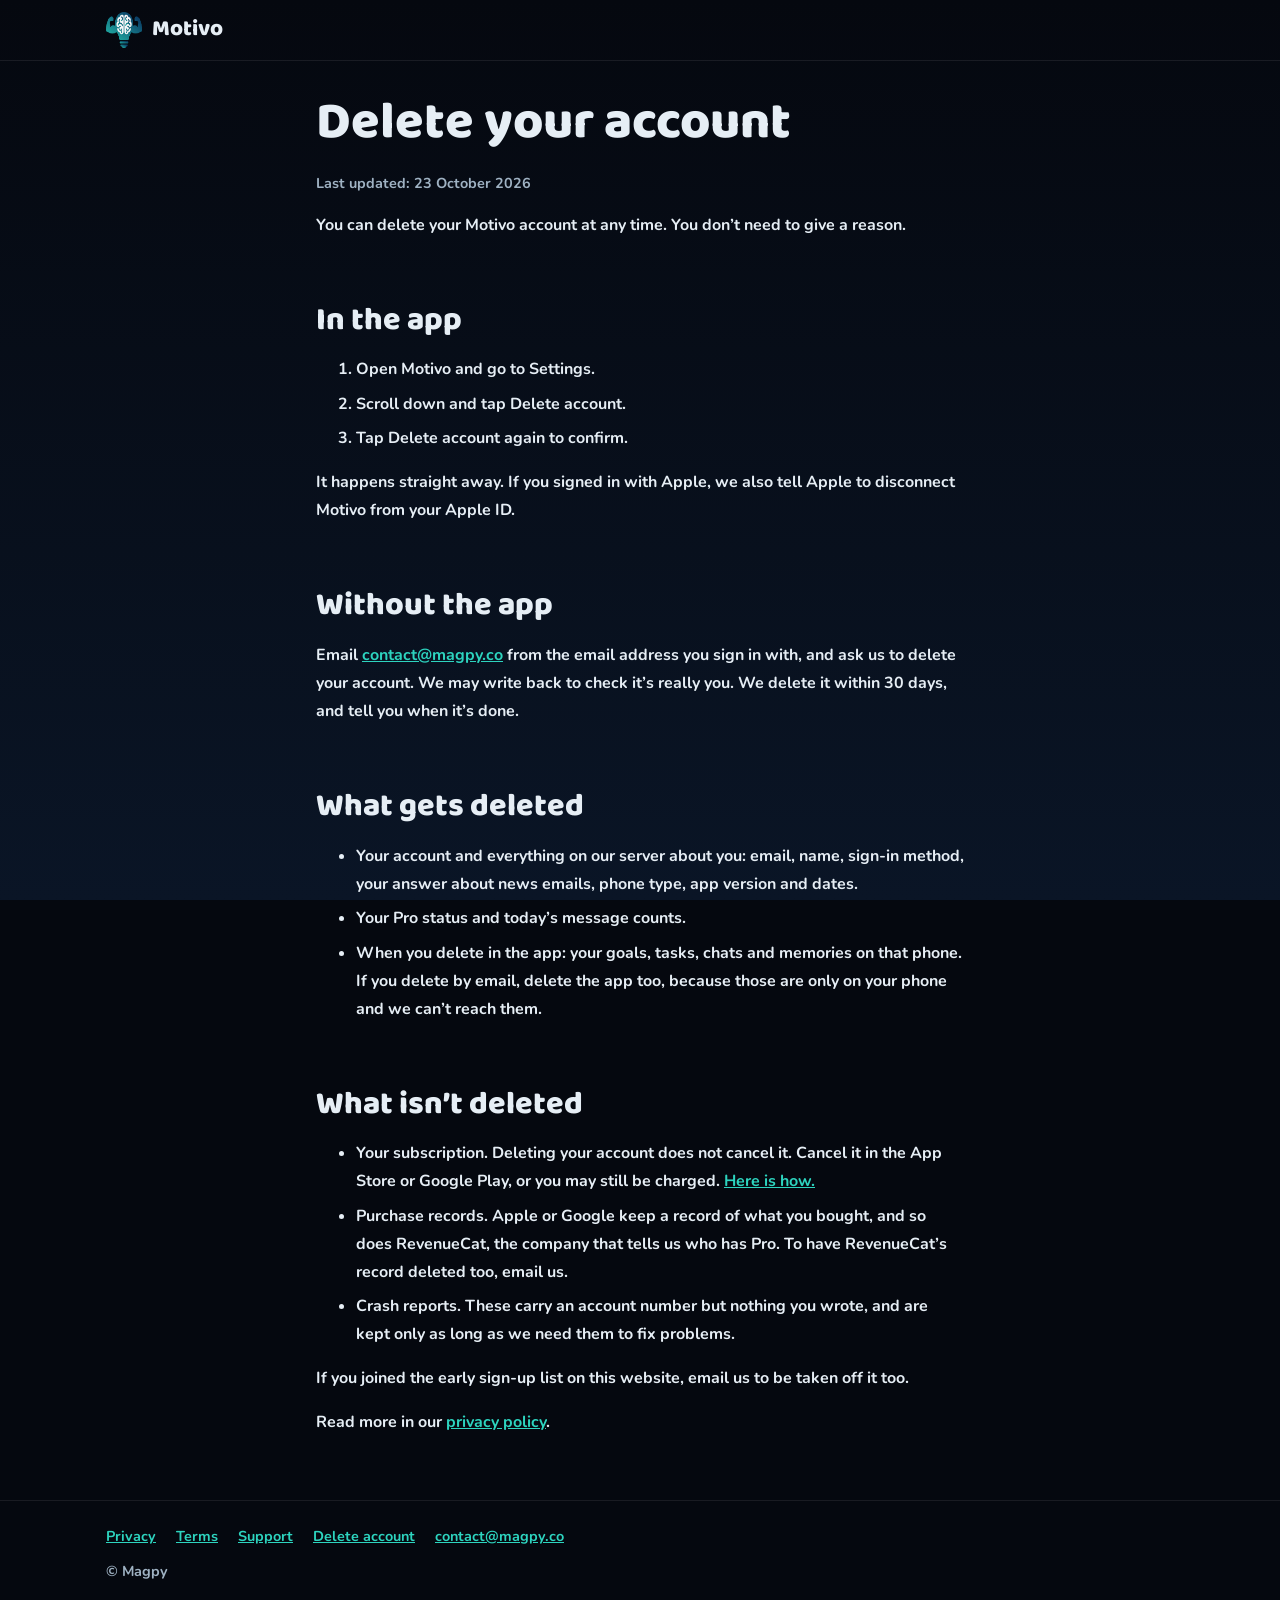
==== delete-account/index.html @ e820b60a "feat: privacy, terms, support and delete-account pages Co-Authored-By: Claude Opus 5.5 (1M context) " ====
<!doctype html>
<html lang="en">
<head>
  <meta charset="utf-8">
  <meta name="viewport" content="width=device-width, initial-scale=1">
  <title>Delete your account · Motivo</title>
  <meta name="description" content="How to delete your Motivo account, in the app or by email, and what gets deleted.">
  <link rel="stylesheet" href="../assets/site.css">
</head>
<body>
  <header class="site-header"><div class="wrap">
    <a class="brand" href="../"><img src="../assets/img/logo-mark.png" alt="" width="36" height="36">Motivo</a>
  </div></header>
  <main class="prose">
    <h1>Delete your account</h1>
    <p class="meta">Last updated: 23 October 2026</p>
    <p>You can delete your Motivo account at any time. You don’t need to give a reason.</p>

    <h2>In the app</h2>
    <ol>
      <li>Open Motivo and go to Settings.</li>
      <li>Scroll down and tap Delete account.</li>
      <li>Tap Delete account again to confirm.</li>
    </ol>
    <p>It happens straight away. If you signed in with Apple, we also tell Apple to disconnect Motivo from your Apple ID.</p>

    <h2>Without the app</h2>
    <p>Email <a href="mailto:contact@magpy.co?subject=Delete%20my%20Motivo%20account">contact@magpy.co</a> from the email address you sign in with, and ask us to delete your account. We may write back to check it’s really you. We delete it within 30 days, and tell you when it’s done.</p>

    <h2>What gets deleted</h2>
    <ul>
      <li>Your account and everything on our server about you: email, name, sign-in method, your answer about news emails, phone type, app version and dates.</li>
      <li>Your Pro status and today’s message counts.</li>
      <li>When you delete in the app: your goals, tasks, chats and memories on that phone. If you delete by email, delete the app too, because those are only on your phone and we can’t reach them.</li>
    </ul>

    <h2>What isn’t deleted</h2>
    <ul>
      <li><strong>Your subscription.</strong> Deleting your account does not cancel it. Cancel it in the App Store or Google Play, or you may still be charged. <a href="../support/">Here is how.</a></li>
      <li><strong>Purchase records.</strong> Apple or Google keep a record of what you bought, and so does RevenueCat, the company that tells us who has Pro. To have RevenueCat’s record deleted too, email us.</li>
      <li><strong>Crash reports.</strong> These carry an account number but nothing you wrote, and are kept only as long as we need them to fix problems.</li>
    </ul>
    <p>If you joined the early sign-up list on this website, email us to be taken off it too.</p>

    <p>Read more in our <a href="../privacy/">privacy policy</a>.</p>
  </main>
  <footer class="site-footer"><div class="wrap">
    <nav aria-label="Legal">
      <a href="../privacy/">Privacy</a>
      <a href="../terms/">Terms</a>
      <a href="../support/">Support</a>
      <a href="../delete-account/">Delete account</a>
      <a href="mailto:contact@magpy.co">contact@magpy.co</a>
    </nav>
    <p>© Magpy</p>
  </div></footer>
</body>
</html>
---- assets/site.css ----
/* Motivo site: brand tokens, typography, header, footer, long-form text. Shared by every page. */
@font-face { font-family: "Baloo 2"; font-weight: 800; font-style: normal; font-display: swap;
  src: url("fonts/baloo-2-latin-800-normal.woff2") format("woff2"); }
@font-face { font-family: "Nunito"; font-weight: 700; font-style: normal; font-display: swap;
  src: url("fonts/nunito-latin-700-normal.woff2") format("woff2"); }
@font-face { font-family: "Nunito"; font-weight: 900; font-style: normal; font-display: swap;
  src: url("fonts/nunito-latin-900-normal.woff2") format("woff2"); }

:root {
  --navy-deep: #05080f;
  --navy: #0a1526;
  --teal-dark: #0d9488;
  --teal: #14b8a6;
  --teal-glow: #2dd4bf;
  --amber: #f59e0b;
  --amber-deep: #ea580c;
  --card: #12212f;
  --border: rgba(255, 255, 255, .08);
  --text: #e6eef5;
  --text-muted: #9fb2c3;
  --gutter: 16px;
  --font-head: "Baloo 2", system-ui, sans-serif;
  --font-body: "Nunito", system-ui, -apple-system, sans-serif;
}

*, *::before, *::after { box-sizing: border-box; }
html { -webkit-text-size-adjust: 100%; }
body {
  margin: 0; min-height: 100vh; display: flex; flex-direction: column;
  background: var(--navy-deep) linear-gradient(180deg, var(--navy-deep), var(--navy)) fixed;
  color: var(--text); font: 700 1rem/1.6 var(--font-body);
  overflow-x: hidden;
}
main { flex: 1; }
img { max-width: 100%; height: auto; }
h1, h2, h3 { font-family: var(--font-head); font-weight: 800; line-height: 1.15; margin: 0 0 .5em; }
h1 { font-size: clamp(2rem, 8vw, 3.25rem); }
h2 { font-size: clamp(1.5rem, 5vw, 2rem); }
a { color: var(--teal-glow); }
a:hover { color: var(--amber); }
a:focus-visible, button:focus-visible { outline: 2px solid var(--teal-glow); outline-offset: 3px; border-radius: 4px; }

.wrap { width: 100%; max-width: 1100px; margin: 0 auto; padding-inline: var(--gutter); }

/* Header */
.site-header { padding-block: 12px; border-bottom: 1px solid var(--border); }
.site-header .wrap { display: flex; align-items: center; justify-content: space-between; }
.brand { display: inline-flex; align-items: center; gap: 10px; color: var(--text); text-decoration: none;
  font-family: var(--font-head); font-weight: 800; font-size: 1.4rem; }
.brand img { width: 36px; height: 36px; }

.card { background: var(--card); border: 1px solid var(--border); border-radius: 16px; padding: 20px; }
.btn { display: inline-block; border: 0; border-radius: 999px; padding: 12px 24px; cursor: pointer;
  font: 900 1rem var(--font-body); color: var(--navy-deep); text-decoration: none;
  background: linear-gradient(135deg, var(--amber), var(--amber-deep)); }

/* Long-form text (legal pages) */
.prose { max-width: 68ch; margin: 0 auto; padding: 32px var(--gutter) 48px; line-height: 1.75; }
.prose h1 { margin-bottom: .35em; }
.prose h2 { margin-top: 2em; }
.prose p, .prose ul, .prose ol { margin: 0 0 1em; font-weight: 700; color: var(--text); }
.prose li { margin-bottom: .4em; }
.prose .meta { color: var(--text-muted); font-size: .9rem; }
.prose .summary { margin: 24px 0 8px; border-color: rgba(45, 212, 191, .35); }
.prose .summary h2 { margin-top: 0; font-size: 1.35rem; color: var(--teal-glow); }
.prose .summary ul, .prose .summary p { margin-bottom: 0; }

/* Footer */
.site-footer { border-top: 1px solid var(--border); padding-block: 24px; color: var(--text-muted); font-size: .9rem; }
.site-footer nav { display: flex; flex-wrap: wrap; gap: 8px 20px; margin-bottom: 12px; }
.site-footer p { margin: 0; }

@media (prefers-reduced-motion: reduce) { * { animation: none !important; transition: none !important; scroll-behavior: auto !important; } }
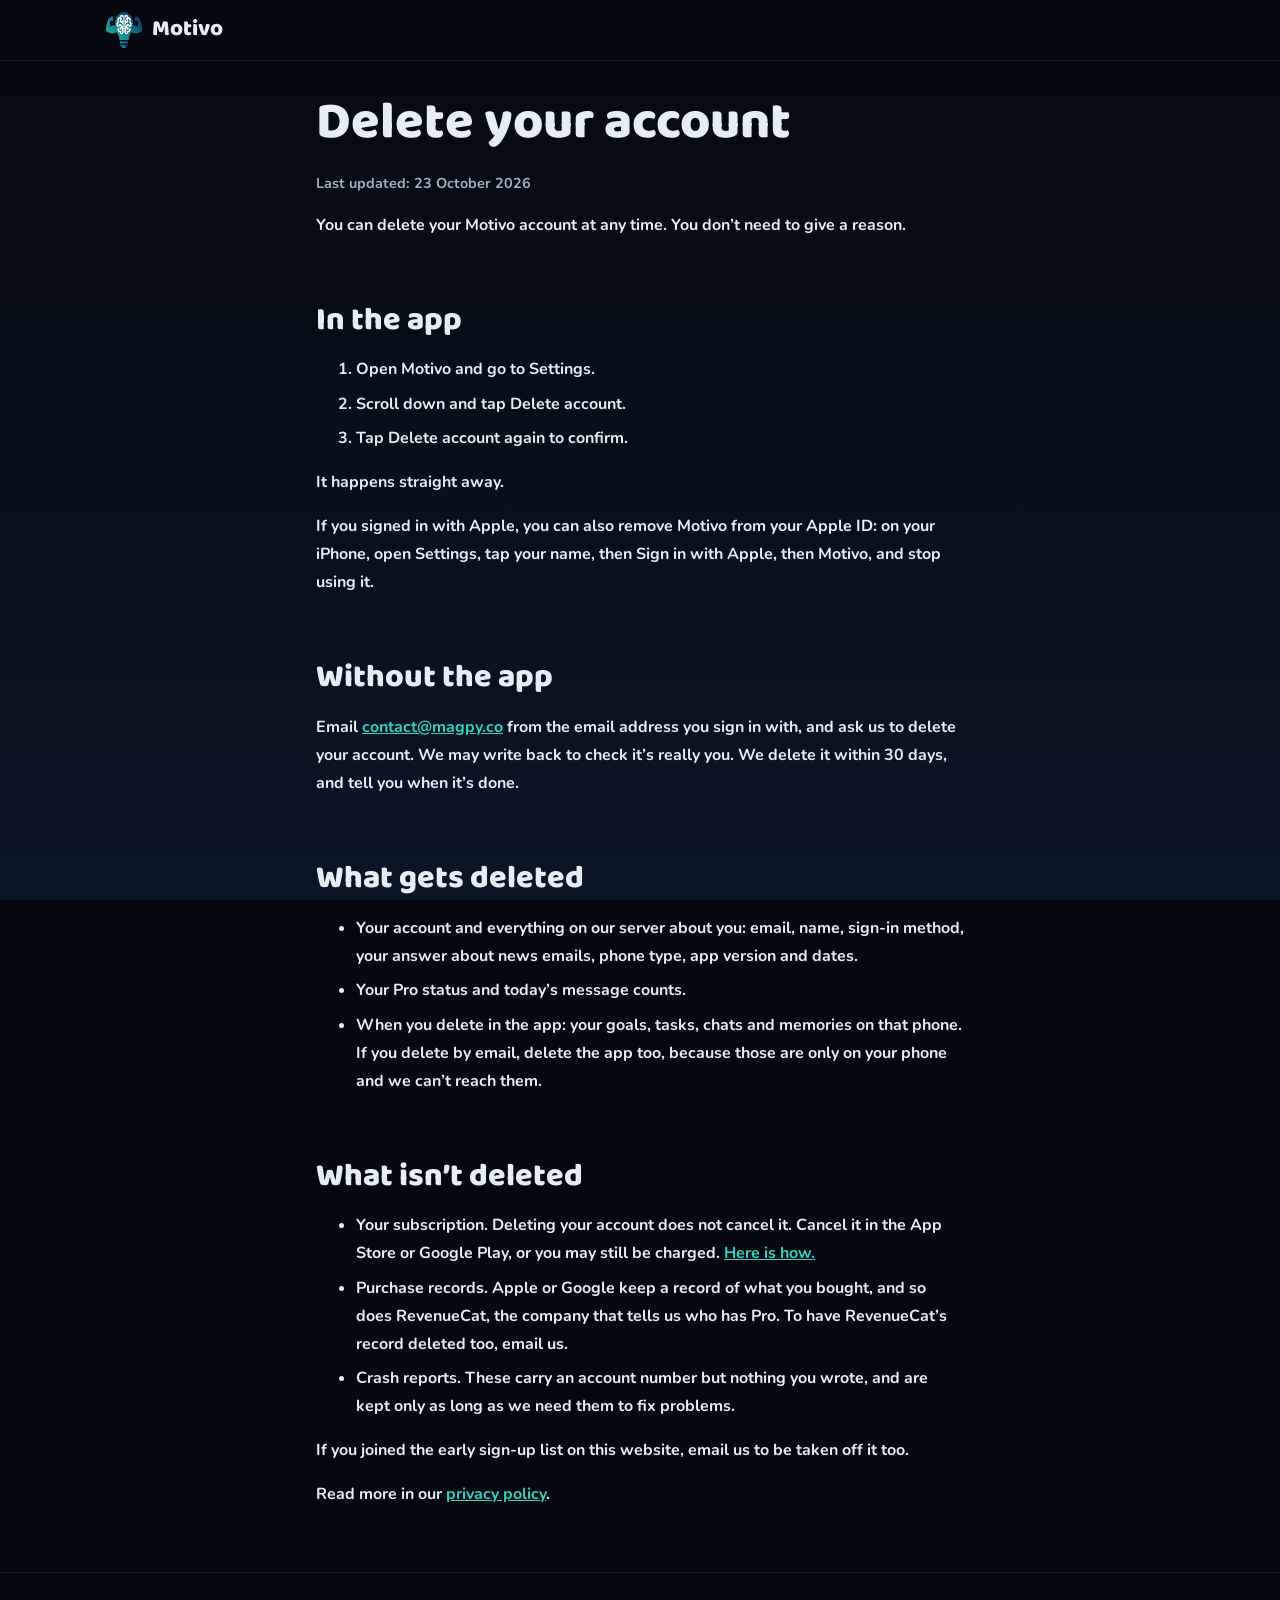
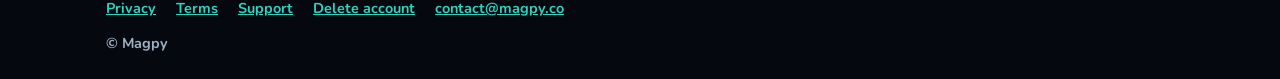
==== commit 7307c86f: "fix: legal pages promise only what the relay and deletion really do Co-Authored-By: Claude Opus 5.5 " ====
--- a/delete-account/index.html
+++ b/delete-account/index.html
@@ -22,7 +22,8 @@
       <li>Scroll down and tap Delete account.</li>
       <li>Tap Delete account again to confirm.</li>
     </ol>
-    <p>It happens straight away. If you signed in with Apple, we also tell Apple to disconnect Motivo from your Apple ID.</p>
+    <p>It happens straight away.</p>
+    <p>If you signed in with Apple, you can also remove Motivo from your Apple ID: on your iPhone, open Settings, tap your name, then Sign in with Apple, then Motivo, and stop using it.</p>
 
     <h2>Without the app</h2>
     <p>Email <a href="mailto:contact@magpy.co?subject=Delete%20my%20Motivo%20account">contact@magpy.co</a> from the email address you sign in with, and ask us to delete your account. We may write back to check it’s really you. We delete it within 30 days, and tell you when it’s done.</p>
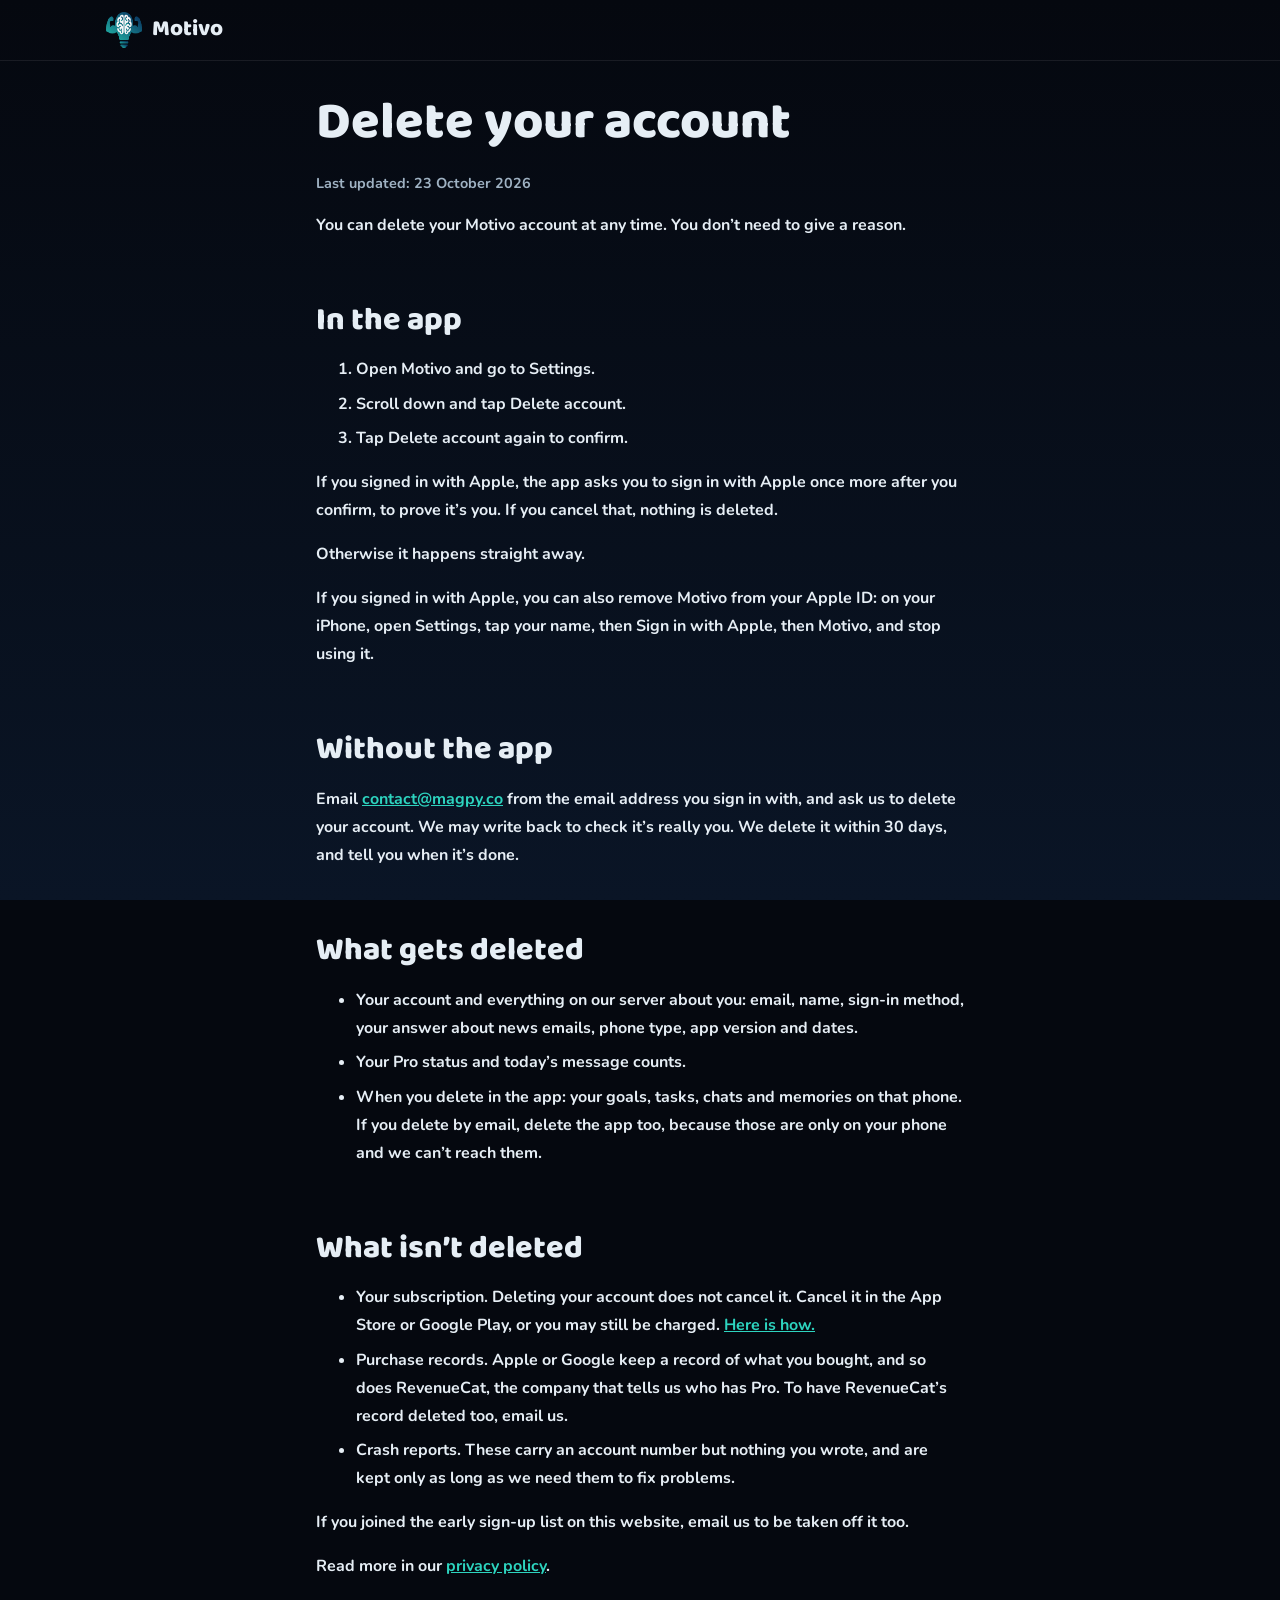
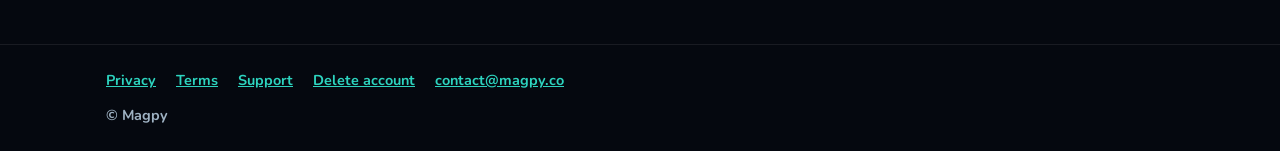
==== commit 1590d25d: "fix: self-host libraries, share cards, favicons, 404 page, Apple re-sign-in note Co-Authored-By: Cla" ====
--- a/delete-account/index.html
+++ b/delete-account/index.html
@@ -5,6 +5,9 @@
   <meta name="viewport" content="width=device-width, initial-scale=1">
   <title>Delete your account · Motivo</title>
   <meta name="description" content="How to delete your Motivo account, in the app or by email, and what gets deleted.">
+  <meta property="og:title" content="Delete your account · Motivo">
+  <meta property="og:description" content="How to delete your Motivo account, in the app or by email, and what gets deleted.">
+  <link rel="icon" href="../assets/img/logo-mark.png">
   <link rel="stylesheet" href="../assets/site.css">
 </head>
 <body>
@@ -22,7 +25,8 @@
       <li>Scroll down and tap Delete account.</li>
       <li>Tap Delete account again to confirm.</li>
     </ol>
-    <p>It happens straight away.</p>
+    <p>If you signed in with Apple, the app asks you to sign in with Apple once more after you confirm, to prove it’s you. If you cancel that, nothing is deleted.</p>
+    <p>Otherwise it happens straight away.</p>
     <p>If you signed in with Apple, you can also remove Motivo from your Apple ID: on your iPhone, open Settings, tap your name, then Sign in with Apple, then Motivo, and stop using it.</p>
 
     <h2>Without the app</h2>
--- a/assets/site.css
+++ b/assets/site.css
@@ -38,7 +38,7 @@
 h2 { font-size: clamp(1.5rem, 5vw, 2rem); }
 a { color: var(--teal-glow); }
 a:hover { color: var(--amber); }
-a:focus-visible, button:focus-visible { outline: 2px solid var(--teal-glow); outline-offset: 3px; border-radius: 4px; }
+a:focus-visible, button:focus-visible { outline: 2px solid var(--teal-glow); outline-offset: 3px; } /* the ring follows each element's own shape */
 
 .wrap { width: 100%; max-width: 1100px; margin: 0 auto; padding-inline: var(--gutter); }
 
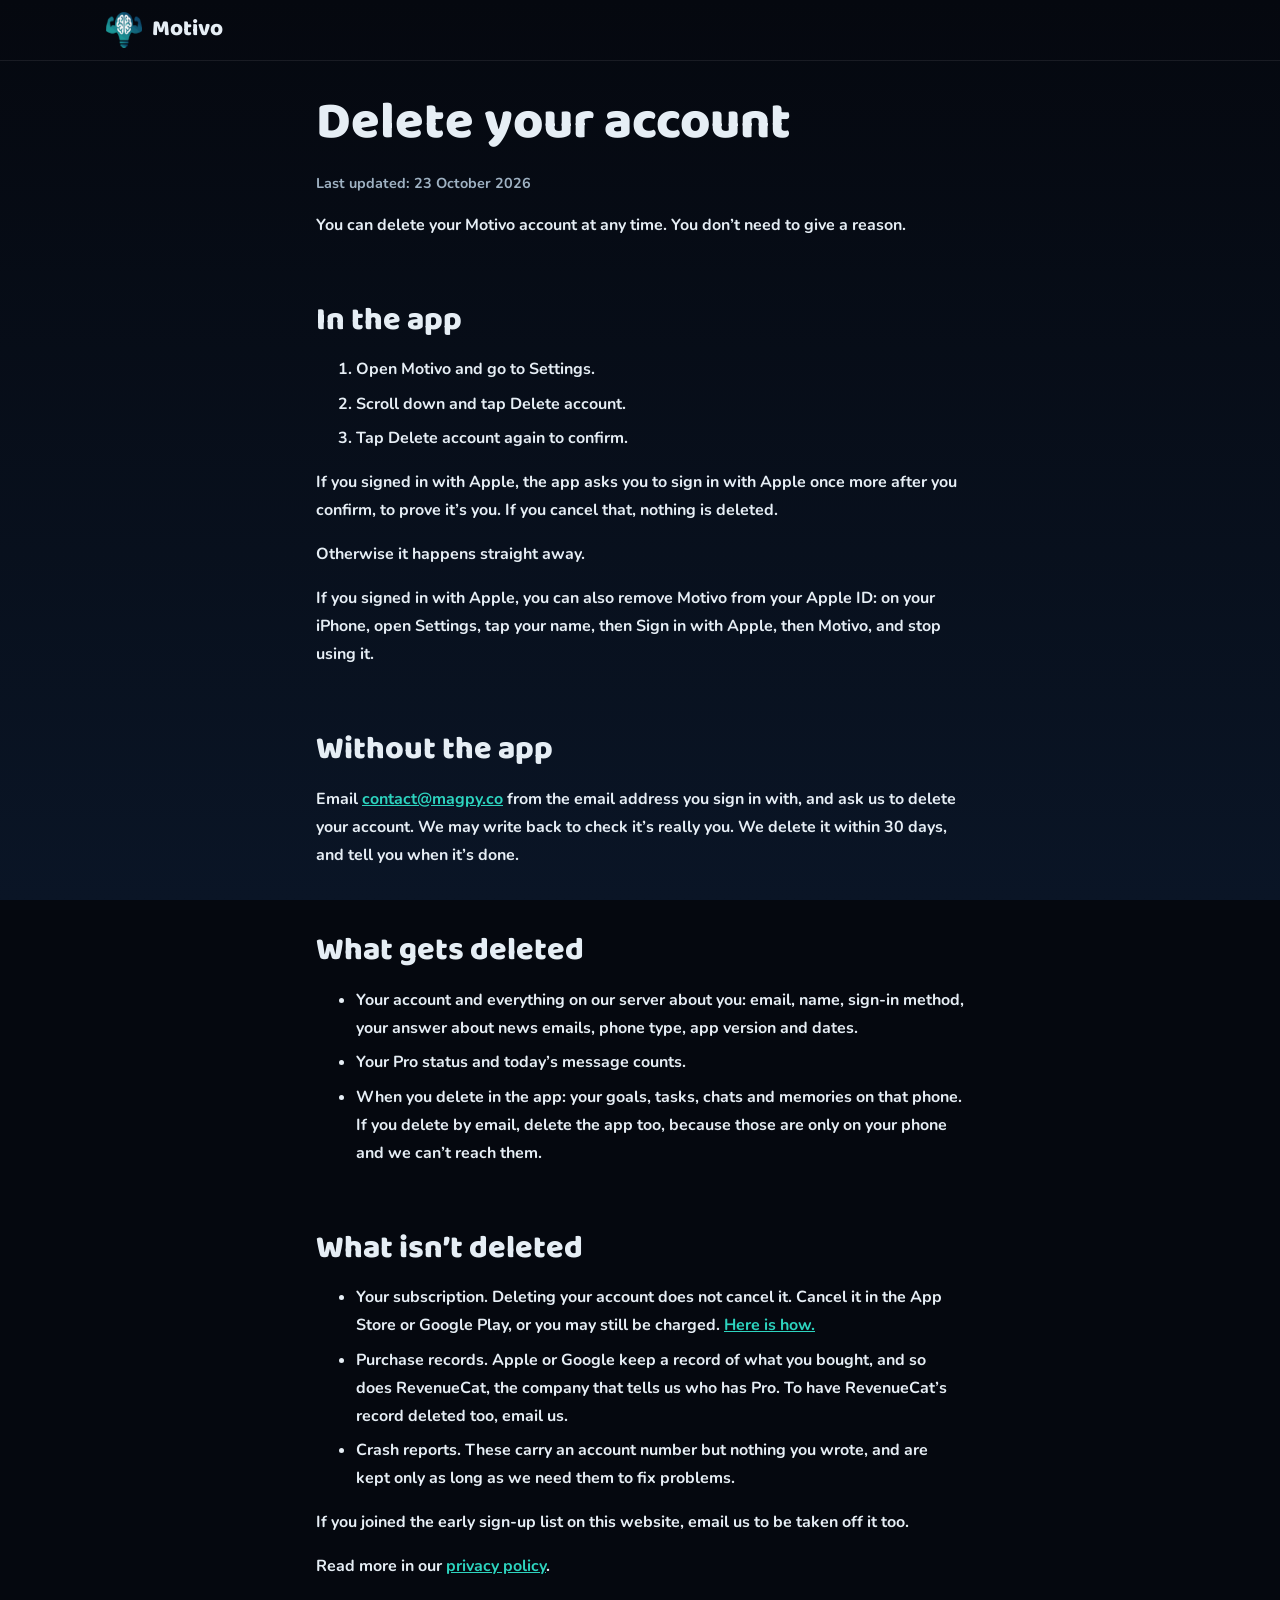
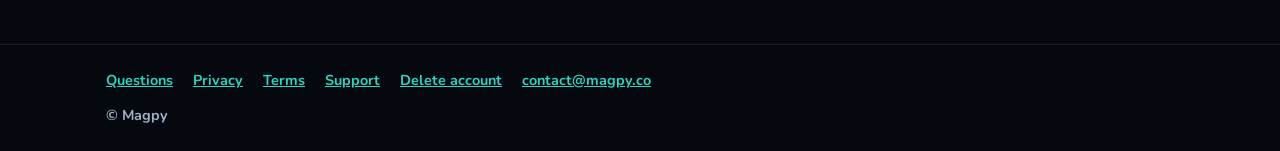
==== commit a509b375: "feat: legal compliance, search and AI-crawler readiness, lighter first load - Age 16+, softened priv" ====
--- a/delete-account/index.html
+++ b/delete-account/index.html
@@ -7,7 +7,11 @@
   <meta name="description" content="How to delete your Motivo account, in the app or by email, and what gets deleted.">
   <meta property="og:title" content="Delete your account · Motivo">
   <meta property="og:description" content="How to delete your Motivo account, in the app or by email, and what gets deleted.">
-  <link rel="icon" href="../assets/img/logo-mark.png">
+  <link rel="canonical" href="https://sg9ae1-prog.github.io/motivo/delete-account/">
+  <link rel="icon" href="../assets/img/favicon-32.png" sizes="32x32" type="image/png">
+  <link rel="icon" href="../assets/img/icon-192.png" sizes="192x192" type="image/png">
+  <link rel="apple-touch-icon" href="../assets/img/apple-touch-icon.png">
+  <link rel="manifest" href="../manifest.webmanifest">
   <link rel="stylesheet" href="../assets/site.css">
 </head>
 <body>
@@ -51,6 +55,7 @@
   </main>
   <footer class="site-footer"><div class="wrap">
     <nav aria-label="Legal">
+      <a href="../faq/">Questions</a>
       <a href="../privacy/">Privacy</a>
       <a href="../terms/">Terms</a>
       <a href="../support/">Support</a>
